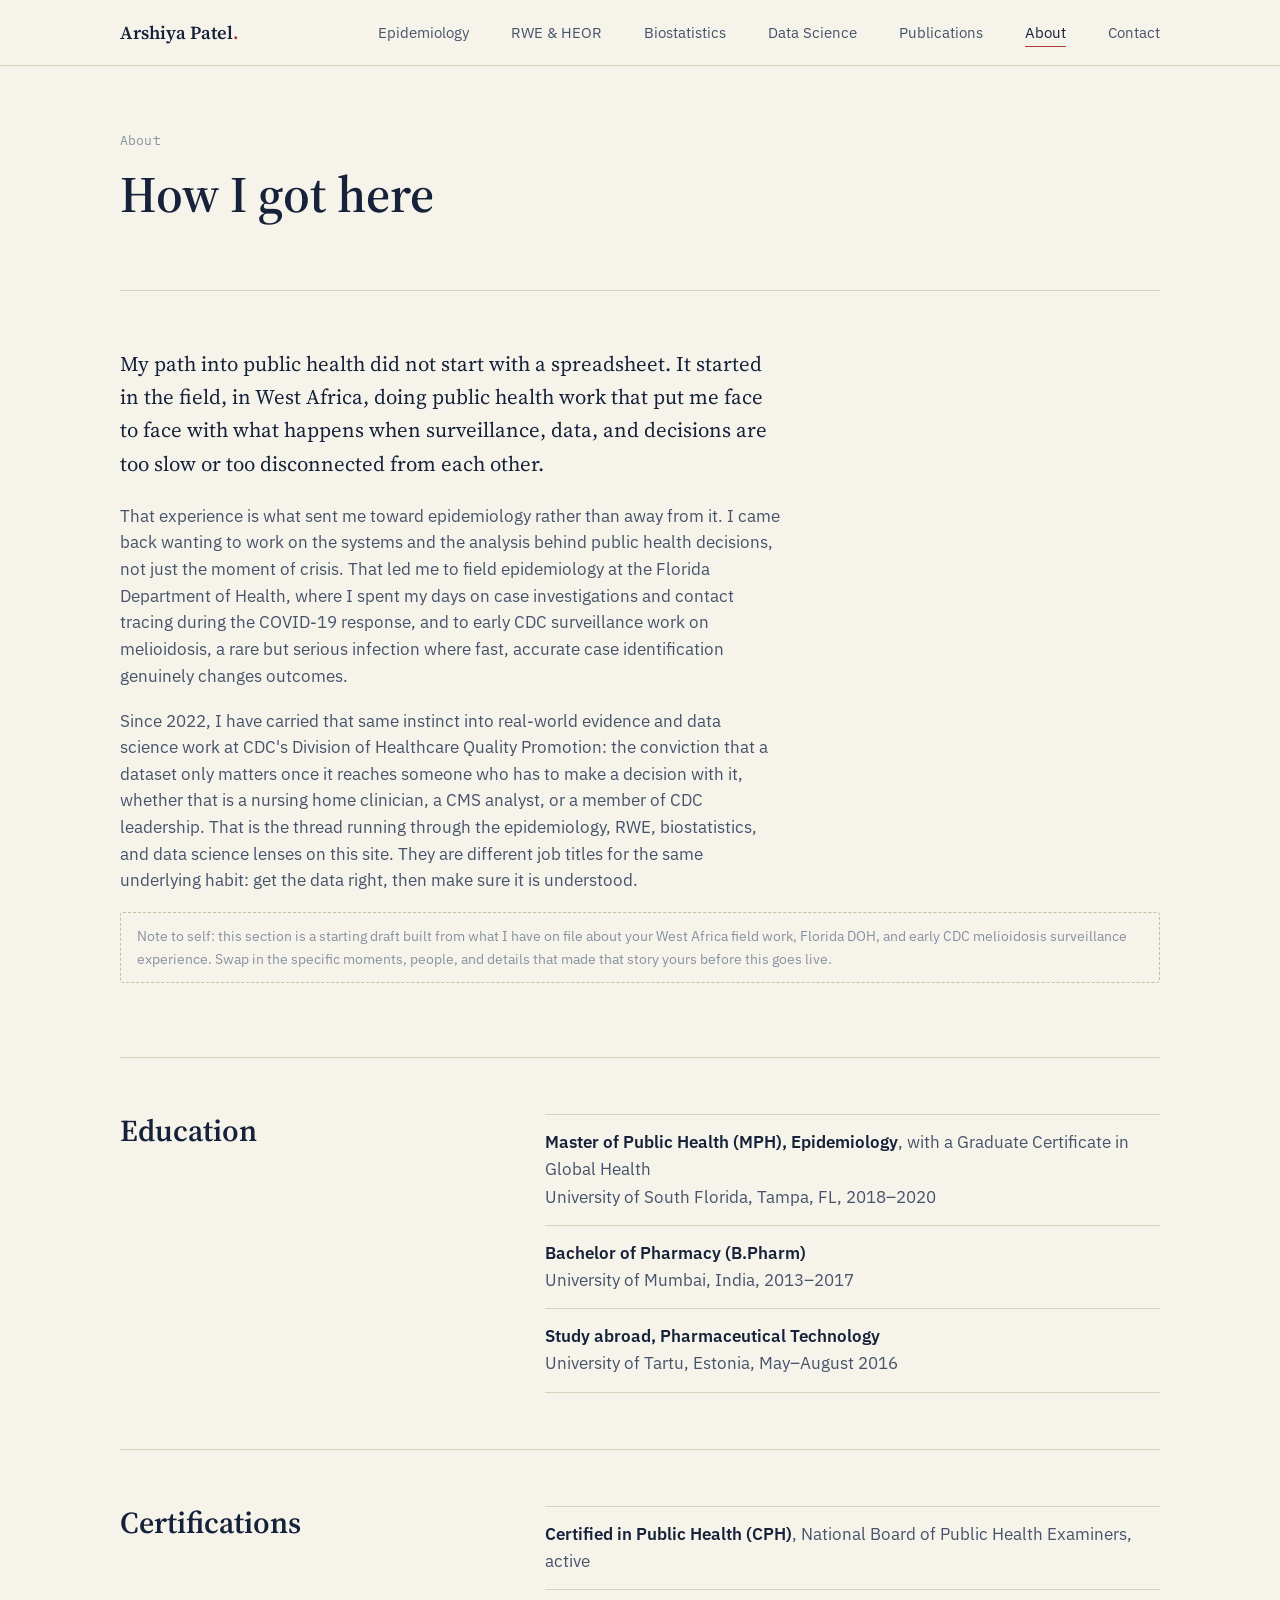
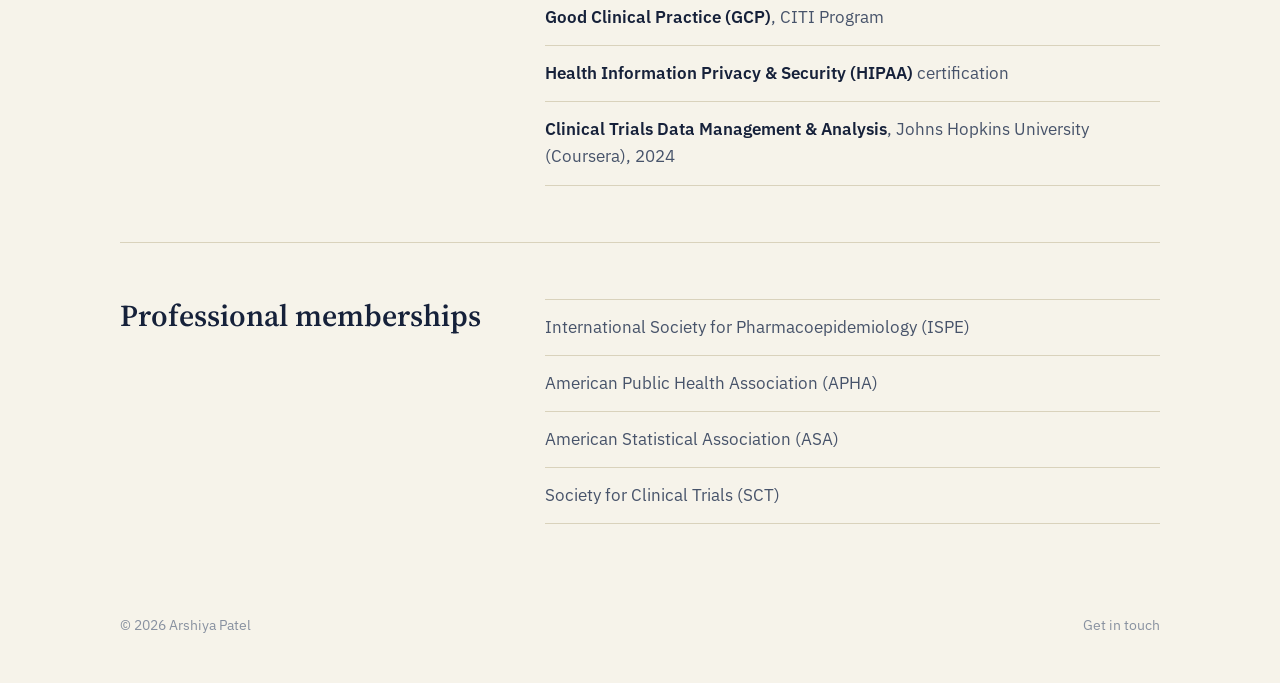
==== about.html @ f3718335 "Add files via upload" ====
<!doctype html>
<html lang="en">
<head>
<meta charset="utf-8">
<meta name="viewport" content="width=device-width, initial-scale=1">
<title>About | Arshiya Patel, MPH, CPH</title>
<meta name="description" content="How Arshiya Patel came to work in public health, epidemiology, and real-world data, from field work in West Africa to CDC surveillance and real-world evidence research.">
<link rel="stylesheet" href="css/style.css">
</head>
<body>

<header class="site-header">
  <div class="container nav-row">
    <a class="mark" href="index.html">Arshiya Patel<span>.</span></a>
    <button class="nav-toggle" aria-expanded="false" aria-label="Toggle navigation">Menu</button>
    <ul class="nav-links">
      <li><a href="epidemiology.html">Epidemiology</a></li>
      <li><a href="rwe-heor.html">RWE &amp; HEOR</a></li>
      <li><a href="biostatistics.html">Biostatistics</a></li>
      <li><a href="data-science.html">Data Science</a></li>
      <li><a href="publications.html">Publications</a></li>
      <li><a href="about.html" aria-current="page">About</a></li>
      <li><a href="contact.html">Contact</a></li>
    </ul>
  </div>
</header>

<main>
  <section class="hero container">
    <div class="eyebrow-line">About</div>
    <h1>How I got here</h1>
  </section>

  <section class="section container narrative">
    <p class="drop">
      My path into public health did not start with a spreadsheet. It started in the field, in
      West Africa, doing public health work that put me face to face with what happens when
      surveillance, data, and decisions are too slow or too disconnected from each other.
    </p>
    <p>
      That experience is what sent me toward epidemiology rather than away from it. I came back
      wanting to work on the systems and the analysis behind public health decisions, not just
      the moment of crisis. That led me to field epidemiology at the Florida Department of
      Health, where I spent my days on case investigations and contact tracing during the
      COVID-19 response, and to early CDC surveillance work on melioidosis, a rare but serious
      infection where fast, accurate case identification genuinely changes outcomes.
    </p>
    <p>
      Since 2022, I have carried that same instinct into real-world evidence and data science
      work at CDC's Division of Healthcare Quality Promotion: the conviction that a dataset only
      matters once it reaches someone who has to make a decision with it, whether that is a
      nursing home clinician, a CMS analyst, or a member of CDC leadership. That is the thread
      running through the epidemiology, RWE, biostatistics, and data science lenses on this site.
      They are different job titles for the same underlying habit: get the data right, then make
      sure it is understood.
    </p>
    <div class="note">
      Note to self: this section is a starting draft built from what I have on file about your
      West Africa field work, Florida DOH, and early CDC melioidosis surveillance experience.
      Swap in the specific moments, people, and details that made that story yours before this
      goes live.
    </div>
  </section>

  <section class="section container two-col">
    <div><div class="section-head" style="margin-bottom:14px;"><h2>Education</h2></div></div>
    <div>
      <ul class="plain-list">
        <li><strong>Master of Public Health (MPH), Epidemiology</strong>, with a Graduate Certificate in Global Health<br>University of South Florida, Tampa, FL, 2018&ndash;2020</li>
        <li><strong>Bachelor of Pharmacy (B.Pharm)</strong><br>University of Mumbai, India, 2013&ndash;2017</li>
        <li><strong>Study abroad, Pharmaceutical Technology</strong><br>University of Tartu, Estonia, May&ndash;August 2016</li>
      </ul>
    </div>
  </section>

  <section class="section container two-col">
    <div><div class="section-head" style="margin-bottom:14px;"><h2>Certifications</h2></div></div>
    <div>
      <ul class="plain-list">
        <li><strong>Certified in Public Health (CPH)</strong>, National Board of Public Health Examiners, active</li>
        <li><strong>Good Clinical Practice (GCP)</strong>, CITI Program</li>
        <li><strong>Health Information Privacy &amp; Security (HIPAA)</strong> certification</li>
        <li><strong>Clinical Trials Data Management &amp; Analysis</strong>, Johns Hopkins University (Coursera), 2024</li>
      </ul>
    </div>
  </section>

  <section class="section container two-col">
    <div><div class="section-head" style="margin-bottom:14px;"><h2>Professional memberships</h2></div></div>
    <div>
      <ul class="plain-list">
        <li>International Society for Pharmacoepidemiology (ISPE)</li>
        <li>American Public Health Association (APHA)</li>
        <li>American Statistical Association (ASA)</li>
        <li>Society for Clinical Trials (SCT)</li>
      </ul>
    </div>
  </section>
</main>

<footer class="site-footer container">
  <div class="foot-row">
    <span>&copy; 2026 Arshiya Patel</span>
    <span><a href="contact.html">Get in touch</a></span>
  </div>
</footer>

<script src="js/main.js"></script>
</body>
</html>
---- css/style.css ----
/* ==========================================================================
   Arshiya Patel — career site
   Design language: field notebook / surveillance ledger.
   Paper background, navy ink, one signal-red accent (case-marker red),
   one lab-teal accent for methods/tags. Serif for headlines (journal
   register, nods to JAMDA/Vaccine), Plex Sans for body/UI, Plex Mono
   reserved for numerals, dates and small data labels only.
   ========================================================================== */

@import url('https://fonts.googleapis.com/css2?family=Source+Serif+4:opsz,wght@8..60,400;8..60,500;8..60,600;8..60,700&family=IBM+Plex+Sans:wght@400;500;600&family=IBM+Plex+Mono:wght@400;500&display=swap');

:root{
  --paper: #F6F3EA;
  --paper-dim: #EFEAdc;
  --ink: #16213A;
  --ink-soft: #47536A;
  --ink-faint: #8891A0;
  --rule: #D9D2BC;
  --rule-strong: #C7BEA0;
  --signal: #AE3A32;
  --signal-dim: #8f2f29;
  --lab: #2E6B67;
  --lab-dim: #244f4c;
  --white: #FFFFFE;

  --serif: 'Source Serif 4', Georgia, 'Times New Roman', serif;
  --sans: 'IBM Plex Sans', -apple-system, BlinkMacSystemFont, 'Segoe UI', sans-serif;
  --mono: 'IBM Plex Mono', 'SFMono-Regular', Consolas, monospace;

  --measure: 62ch;
  --max-w: 1040px;
}

*, *::before, *::after{ box-sizing: border-box; }

html{ scroll-behavior: smooth; }

@media (prefers-reduced-motion: reduce){
  html{ scroll-behavior: auto; }
  *, *::before, *::after{ animation-duration: 0.001ms !important; animation-iteration-count: 1 !important; transition-duration: 0.001ms !important; }
}

body{
  margin: 0;
  background: var(--paper);
  color: var(--ink);
  font-family: var(--sans);
  font-size: 17px;
  line-height: 1.6;
  -webkit-font-smoothing: antialiased;
}

a{ color: var(--ink); }
a:hover{ color: var(--signal); }
a:focus-visible, button:focus-visible, summary:focus-visible{
  outline: 2px solid var(--signal);
  outline-offset: 3px;
}

img{ max-width: 100%; display: block; }

h1, h2, h3, h4{
  font-family: var(--serif);
  font-weight: 600;
  line-height: 1.15;
  margin: 0 0 0.5em;
  color: var(--ink);
}

h1{ font-size: clamp(2.1rem, 4.4vw, 3.2rem); font-weight: 600; }
h2{ font-size: clamp(1.5rem, 2.6vw, 1.9rem); }
h3{ font-size: 1.15rem; font-weight: 600; }

p{ margin: 0 0 1.1em; max-width: var(--measure); color: var(--ink-soft); }

.container{
  max-width: var(--max-w);
  margin: 0 auto;
  padding: 0 28px;
}

/* ---------- top nav ---------- */
.site-header{
  border-bottom: 1px solid var(--rule);
  background: var(--paper);
  position: sticky;
  top: 0;
  z-index: 20;
}

.nav-row{
  display: flex;
  align-items: center;
  justify-content: space-between;
  padding: 18px 0;
  gap: 20px;
}

.mark{
  font-family: var(--serif);
  font-size: 1.15rem;
  font-weight: 600;
  text-decoration: none;
  color: var(--ink);
  white-space: nowrap;
}
.mark span{ color: var(--signal); }

.nav-links{
  display: flex;
  flex-wrap: wrap;
  gap: 4px 22px;
  list-style: none;
  margin: 0;
  padding: 0;
  font-size: 0.93rem;
}
.nav-links li{ margin-right: 20px; }
.nav-links li:last-child{ margin-right: 0; }

.nav-links a{
  text-decoration: none;
  color: var(--ink-soft);
  padding: 4px 0;
  border-bottom: 1px solid transparent;
}
.nav-links a:hover{ color: var(--ink); border-bottom-color: var(--signal); }
.nav-links a[aria-current="page"]{
  color: var(--ink);
  border-bottom: 1px solid var(--signal);
}

.nav-toggle{
  display: none;
  background: none;
  border: 1px solid var(--rule-strong);
  border-radius: 3px;
  padding: 7px 10px;
  font-family: var(--mono);
  font-size: 0.8rem;
  color: var(--ink);
  cursor: pointer;
}

@media (max-width: 760px){
  .nav-toggle{ display: inline-block; }
  .nav-links{
    display: none;
    flex-direction: column;
    width: 100%;
    padding-top: 10px;
    gap: 12px;
  }
  .nav-links.open{ display: flex; }
  .nav-row{ flex-wrap: wrap; }
}

/* ---------- hero / index card ---------- */
.hero{
  padding: 64px 0 40px;
  border-bottom: 1px solid var(--rule);
}

.eyebrow-line{
  font-family: var(--mono);
  font-size: 0.82rem;
  color: var(--ink-faint);
  letter-spacing: 0.01em;
  margin-bottom: 14px;
}

.hero h1{ max-width: 15ch; }

.hero .lede{
  max-width: 58ch;
  font-size: 1.12rem;
  color: var(--ink-soft);
  margin-top: 14px;
}

/* stat ledger: a row of figures separated by hairlines, not cards */
.ledger{
  display: flex;
  flex-wrap: wrap;
  margin-top: 32px;
  border-top: 1px solid var(--rule);
}

.ledger dl{
  margin: 0;
  padding: 16px 26px 16px 0;
  border-right: 1px solid var(--rule);
}
.ledger dl:last-child{ border-right: none; }

.ledger dt{
  font-family: var(--mono);
  font-size: 1.55rem;
  color: var(--ink);
  margin: 0;
}
.ledger dd{
  margin: 4px 0 0;
  font-size: 0.85rem;
  color: var(--ink-faint);
  max-width: 16ch;
}

/* ---------- practice index (landing page list of domains) ---------- */
.index-list{
  list-style: none;
  margin: 0;
  padding: 0;
  border-top: 1px solid var(--rule);
}

.index-row{
  border-bottom: 1px solid var(--rule);
}

.index-row a{
  display: grid;
  grid-template-columns: 2.4fr 3fr auto;
  gap: 24px;
  align-items: baseline;
  text-decoration: none;
  padding: 26px 0;
  color: var(--ink);
}

.index-row a:hover .index-title{ color: var(--signal); }
.index-row a:hover .go{ border-color: var(--signal); color: var(--signal); }

.index-title{
  font-family: var(--serif);
  font-size: 1.35rem;
  font-weight: 600;
}

.index-desc{ color: var(--ink-soft); font-size: 0.98rem; }

.go{
  font-family: var(--mono);
  font-size: 0.8rem;
  color: var(--ink-faint);
  border: 1px solid var(--rule-strong);
  border-radius: 3px;
  padding: 6px 12px;
  white-space: nowrap;
  justify-self: end;
}

@media (max-width: 700px){
  .index-row a{ grid-template-columns: 1fr; gap: 8px; }
  .go{ justify-self: start; }
}

/* ---------- generic sections ---------- */
.section{
  padding: 56px 0;
  border-bottom: 1px solid var(--rule);
}
.section:last-of-type{ border-bottom: none; }

.section-head{
  display: flex;
  justify-content: space-between;
  align-items: baseline;
  gap: 20px;
  margin-bottom: 26px;
}

.section-head .tag{
  font-family: var(--mono);
  font-size: 0.8rem;
  color: var(--ink-faint);
}

.two-col{
  display: grid;
  grid-template-columns: 1fr 1.6fr;
  gap: 40px;
}
@media (max-width: 760px){
  .two-col{ grid-template-columns: 1fr; }
}

/* expertise list */
.plain-list{ margin: 0; padding: 0; list-style: none; }
.plain-list li{
  padding: 14px 0;
  border-top: 1px solid var(--rule);
  color: var(--ink-soft);
}
.plain-list li:last-child{ border-bottom: 1px solid var(--rule); }
.plain-list strong{ color: var(--ink); font-weight: 600; }

/* ---------- experience timeline ---------- */
.timeline{ margin: 0; padding: 0; }

.tl-item{
  display: grid;
  grid-template-columns: 130px 1fr;
  gap: 22px;
  padding: 22px 0;
  border-top: 1px solid var(--rule);
}
.tl-item:last-child{ border-bottom: 1px solid var(--rule); }

.tl-date{
  font-family: var(--mono);
  font-size: 0.85rem;
  color: var(--ink-faint);
  padding-top: 3px;
}

.tl-role{ font-weight: 600; color: var(--ink); margin-bottom: 2px; }
.tl-org{ color: var(--ink-soft); font-size: 0.95rem; margin-bottom: 10px; }

.tl-body p{ margin-bottom: 0.6em; font-size: 0.98rem; }
.tl-body ul{ margin: 0.4em 0 0; padding-left: 1.15em; }
.tl-body li{ margin-bottom: 0.4em; color: var(--ink-soft); font-size: 0.98rem; }

@media (max-width: 640px){
  .tl-item{ grid-template-columns: 1fr; gap: 6px; }
}

/* ---------- tag chips (methods/tools) ---------- */
.tagset{ margin-bottom: 22px; }
.tagset h4{
  font-family: var(--sans);
  font-size: 0.82rem;
  text-transform: none;
  color: var(--ink-faint);
  margin: 0 0 10px;
  font-weight: 500;
}
.chips{ display: flex; flex-wrap: wrap; gap: 8px; }
.chip{
  font-family: var(--mono);
  font-size: 0.78rem;
  color: var(--lab-dim);
  border: 1px solid var(--lab);
  border-radius: 3px;
  padding: 4px 9px;
  background: rgba(46,107,103,0.06);
}

/* ---------- publications ---------- */
.pub{
  border-top: 1px solid var(--rule);
  padding: 24px 0;
}
.pub:last-child{ border-bottom: 1px solid var(--rule); }
.pub-role{
  font-family: var(--mono);
  font-size: 0.75rem;
  color: var(--signal-dim);
  margin-bottom: 8px;
  display: inline-block;
}
.pub h3{ margin-bottom: 6px; }
.pub .cite{ color: var(--ink-soft); font-size: 0.95rem; margin-bottom: 6px; }
.pub .doi{ font-family: var(--mono); font-size: 0.83rem; color: var(--ink-faint); }
.pub .doi a{ color: var(--ink-faint); }

/* ---------- callout / pull note ---------- */
.pull{
  border-left: 3px solid var(--signal);
  padding: 4px 0 4px 22px;
  margin: 28px 0;
  font-family: var(--serif);
  font-size: 1.2rem;
  color: var(--ink);
  max-width: 46ch;
}

/* ---------- buttons / links-as-actions ---------- */
.btn{
  display: inline-block;
  font-family: var(--mono);
  font-size: 0.85rem;
  text-decoration: none;
  color: var(--ink);
  border: 1px solid var(--ink);
  border-radius: 3px;
  padding: 10px 18px;
  transition: background 0.15s ease, color 0.15s ease;
}
.btn:hover{ background: var(--ink); color: var(--paper); }
.btn.primary{
  border-color: var(--signal);
  color: var(--signal-dim);
}
.btn.primary:hover{ background: var(--signal); color: var(--white); }

/* ---------- contact list ---------- */
.contact-list{ list-style: none; margin: 0; padding: 0; }
.contact-list li{
  border-top: 1px solid var(--rule);
  padding: 18px 0;
  display: flex;
  gap: 18px;
  align-items: baseline;
}
.contact-list li:last-child{ border-bottom: 1px solid var(--rule); }
.contact-list .label{
  font-family: var(--mono);
  font-size: 0.8rem;
  color: var(--ink-faint);
  width: 90px;
  flex-shrink: 0;
}
.contact-list a{ text-decoration: none; font-size: 1.02rem; }
.contact-list a:hover{ color: var(--signal); }

/* ---------- footer ---------- */
.site-footer{
  padding: 34px 0 46px;
  color: var(--ink-faint);
  font-size: 0.88rem;
}
.site-footer .foot-row{
  display: flex;
  justify-content: space-between;
  flex-wrap: wrap;
  gap: 12px;
}
.site-footer a{ color: var(--ink-faint); text-decoration: none; }
.site-footer a:hover{ color: var(--signal); }

/* ---------- about narrative ---------- */
.narrative p{
  max-width: 66ch;
  font-size: 1.04rem;
}
.narrative .drop{
  font-family: var(--serif);
  font-size: 1.3rem;
  color: var(--ink);
}

/* small helper */
.note{
  font-size: 0.88rem;
  color: var(--ink-faint);
  border: 1px dashed var(--rule-strong);
  padding: 12px 16px;
  border-radius: 3px;
  margin: 18px 0;
}
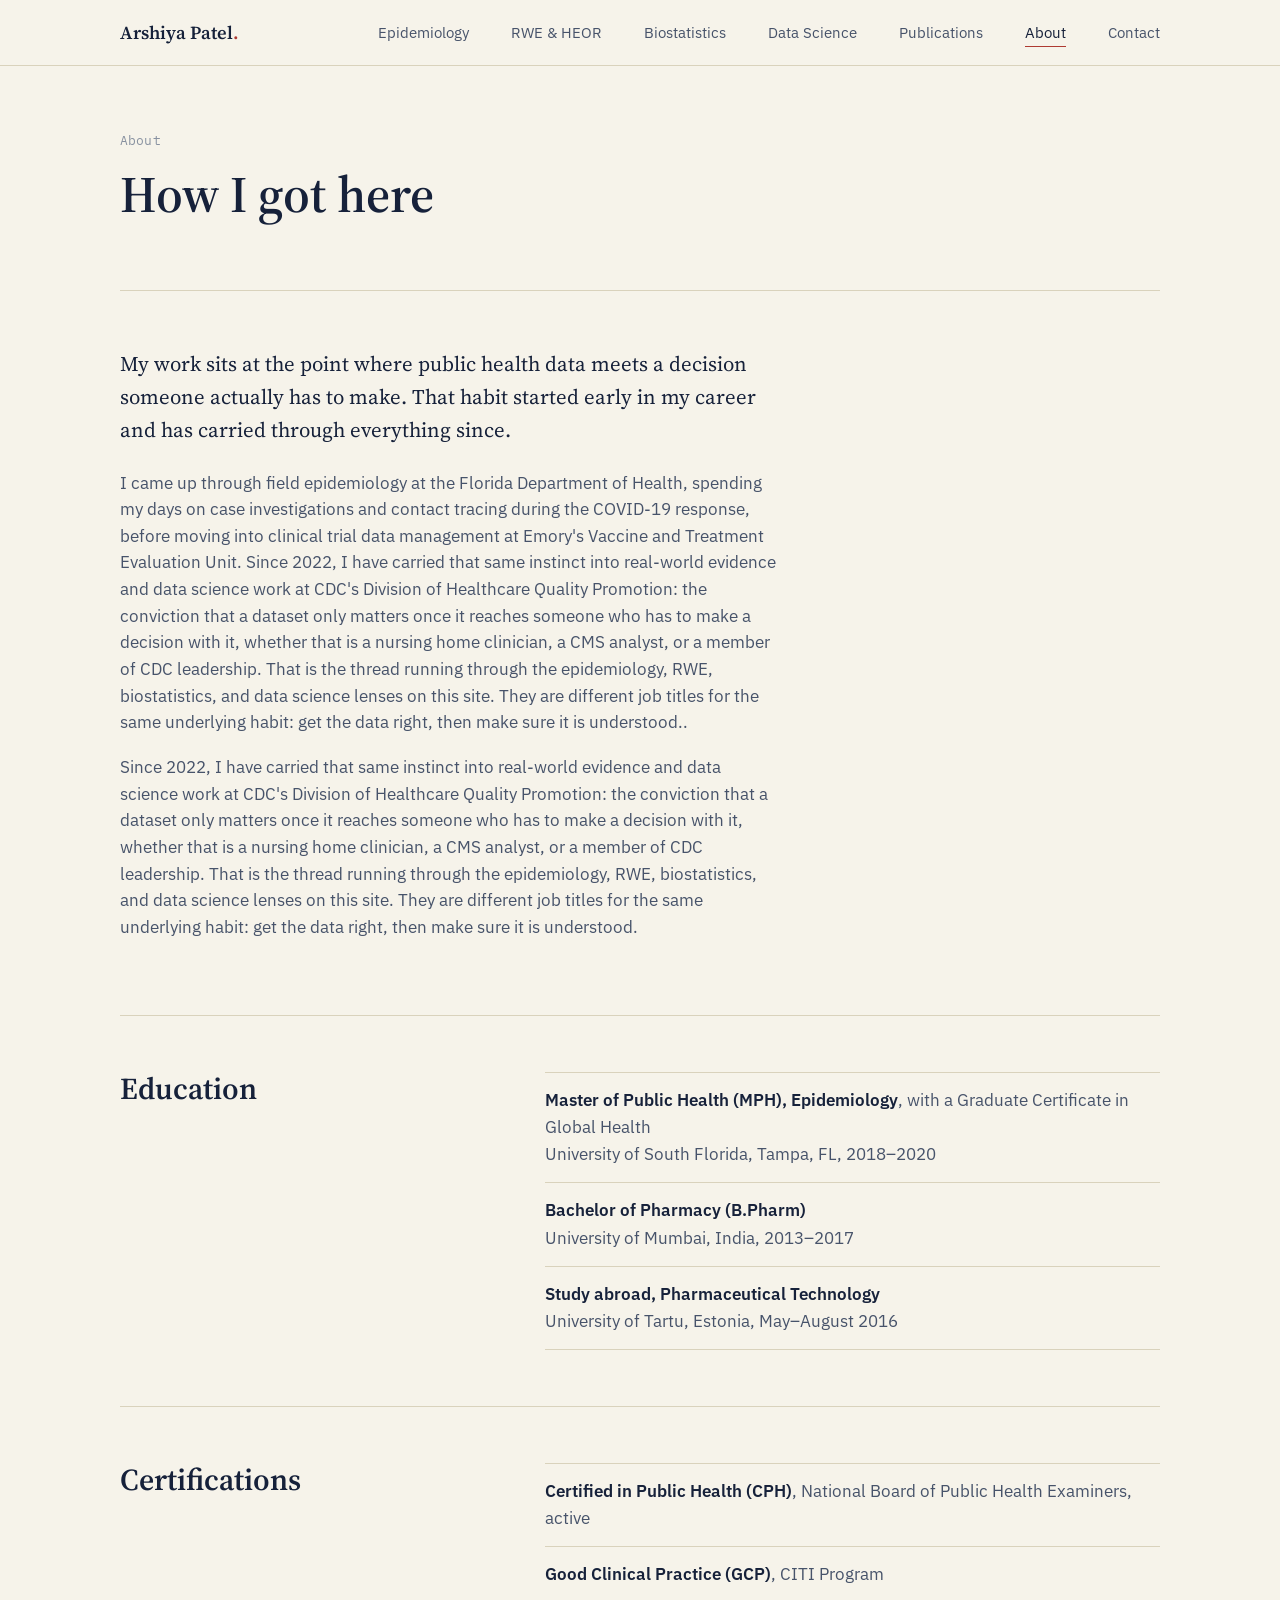
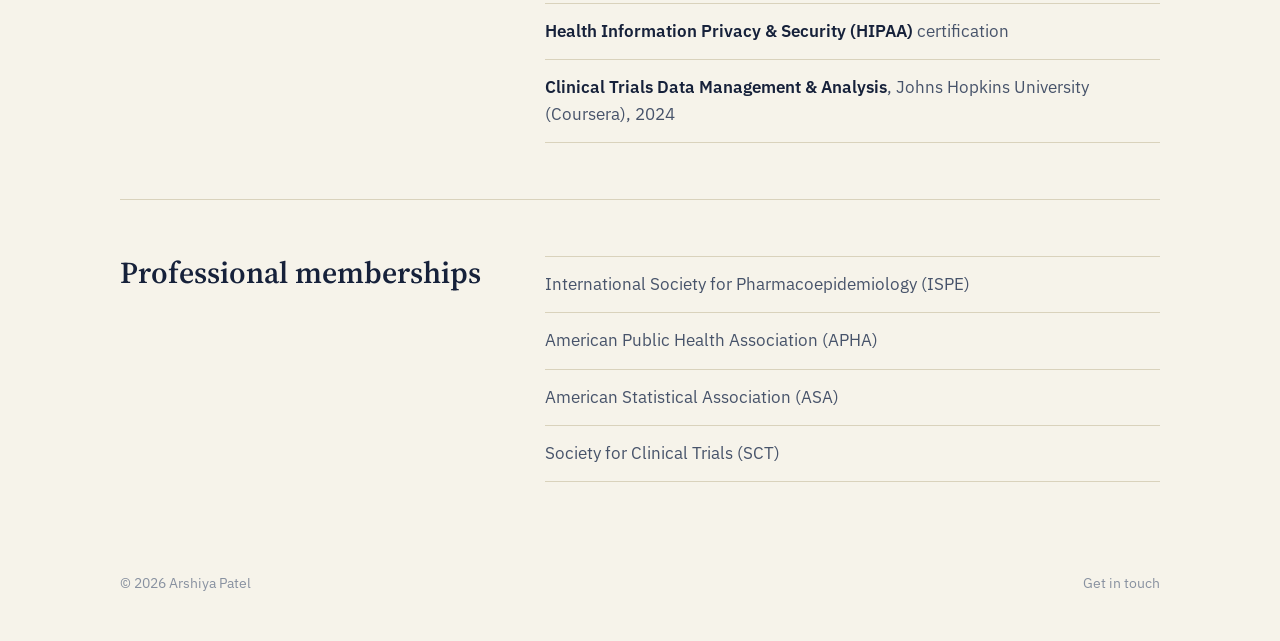
==== commit 64a9c625: "Update about.html" ====
--- a/about.html
+++ b/about.html
@@ -33,17 +33,15 @@
 
   <section class="section container narrative">
     <p class="drop">
-      My path into public health did not start with a spreadsheet. It started in the field, in
-      West Africa, doing public health work that put me face to face with what happens when
-      surveillance, data, and decisions are too slow or too disconnected from each other.
+      My work sits at the point where public health data meets a decision someone actually has to make. That habit started early in my career and has carried through everything since.
     </p>
     <p>
-      That experience is what sent me toward epidemiology rather than away from it. I came back
-      wanting to work on the systems and the analysis behind public health decisions, not just
-      the moment of crisis. That led me to field epidemiology at the Florida Department of
-      Health, where I spent my days on case investigations and contact tracing during the
-      COVID-19 response, and to early CDC surveillance work on melioidosis, a rare but serious
-      infection where fast, accurate case identification genuinely changes outcomes.
+      I came up through field epidemiology at the Florida Department of Health, spending my days on case investigations and contact tracing during the COVID-19 response, 
+      before moving into clinical trial data management at Emory's Vaccine and Treatment Evaluation Unit. Since 2022, I have carried that same instinct into real-world evidence 
+      and data science work at CDC's Division of Healthcare Quality Promotion: the conviction that a dataset only matters once it reaches someone who has to make a decision with it, 
+      whether that is a nursing home clinician, a CMS analyst, or a member of CDC leadership.
+      That is the thread running through the epidemiology, RWE, biostatistics, and data science lenses on this site. 
+      They are different job titles for the same underlying habit: get the data right, then make sure it is understood..
     </p>
     <p>
       Since 2022, I have carried that same instinct into real-world evidence and data science
@@ -54,11 +52,6 @@
       They are different job titles for the same underlying habit: get the data right, then make
       sure it is understood.
     </p>
-    <div class="note">
-      Note to self: this section is a starting draft built from what I have on file about your
-      West Africa field work, Florida DOH, and early CDC melioidosis surveillance experience.
-      Swap in the specific moments, people, and details that made that story yours before this
-      goes live.
     </div>
   </section>
 
